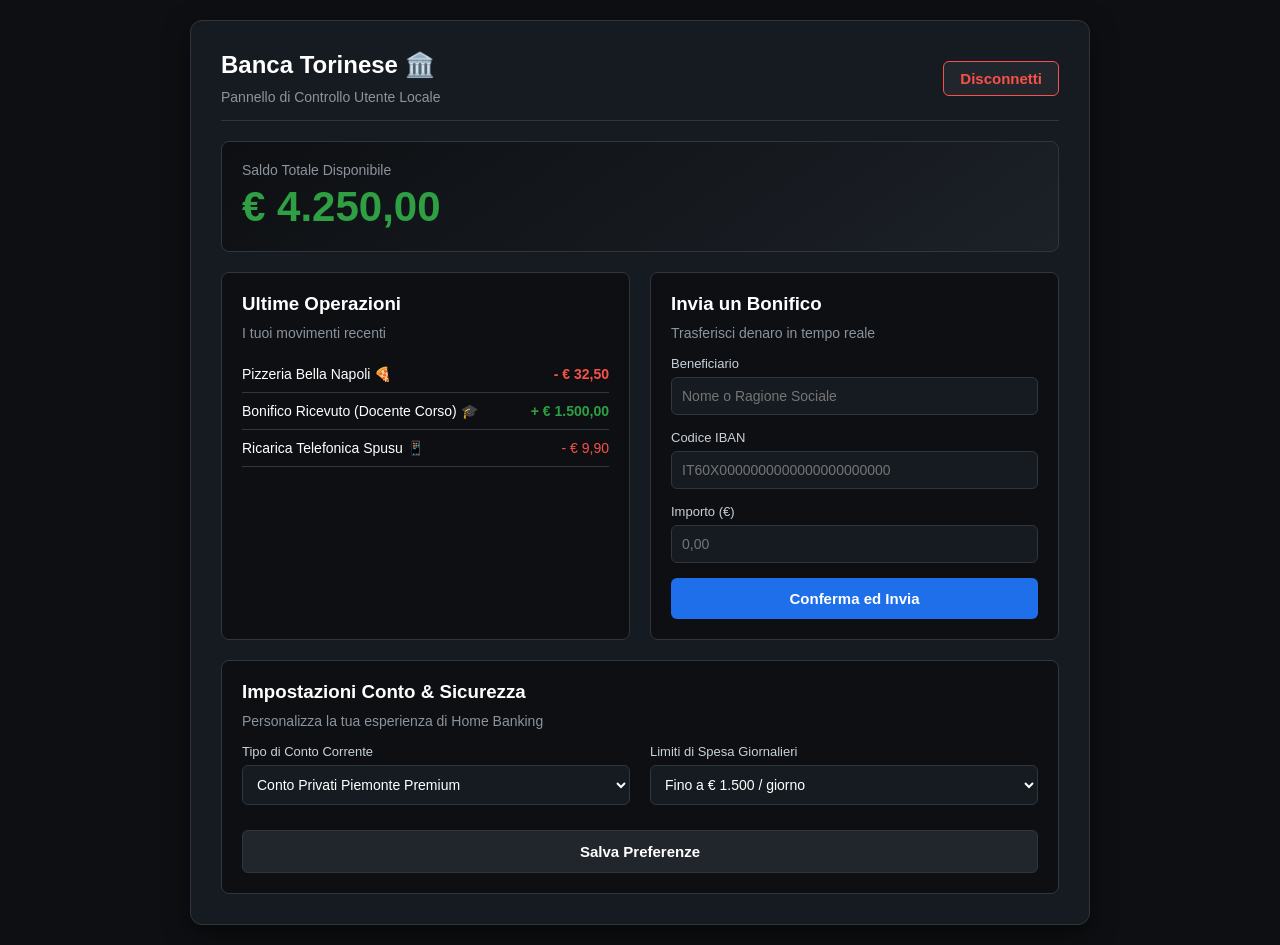
==== dashboard.html @ 9e2f412c "Progetto Banca Torinese pronto" ====
<!DOCTYPE html>
<html lang="it">
<head>
    <meta charset="UTF-8">
    <meta name="viewport" content="width=device-width, initial-scale=1.0">
    <title>Banca Torinese - Home Banking</title>
    <link rel="stylesheet" href="css/style.css">
</head>
<body>
    <div class="dashboard-container">
        <div style="display: flex; justify-content: space-between; align-items: center; border-bottom: 1px solid #30363d; padding-bottom: 15px; margin-bottom: 20px;">
            <div>
                <h2>Banca Torinese 🏛️</h2>
                <p>Pannello di Controllo Utente Locale</p>
            </div>
            <button class="btn-login btn-danger" style="width: auto; padding: 8px 16px;" onclick="location.href='index.html'">Disconnetti</button>
        </div>
        
        <!-- Blocco Superiore: Riepilogo Saldo -->
        <div class="card" style="margin-bottom: 20px; background: linear-gradient(145deg, #0d0f12, #1c2128);">
            <p>Saldo Totale Disponibile</p>
            <h1 style="color: #2ea043; font-size: 42px; margin-top: 5px;">€ 4.250,00</h1>
        </div>

        <!-- Griglia Principale delle Funzionalità dell'App -->
        <div class="dashboard-grid">
            
            <!-- Pannello 1: Ultime Transazioni -->
            <div class="card">
                <h3>Ultime Operazioni</h3>
                <p style="margin-bottom: 15px;">I tuoi movimenti recenti</p>
                <ul>
                    <li>
                        <span>Pizzeria Bella Napoli 🍕</span>
                        <span style="color: #f85149; font-weight: bold;">- € 32,50</span>
                    </li>
                    <li>
                        <span>Bonifico Ricevuto (Docente Corso) 🎓</span>
                        <span style="color: #2ea043; font-weight: bold;">+ € 1.500,00</span>
                    </li>
                    <li>
                        <span>Ricarica Telefonica Spusu 📱</span>
                        <span style="color: #f85149;">- € 9,90</span>
                    </li>
                </ul>
            </div>

            <!-- Pannello 2: Modulo Disposizione Nuovi Bonifici -->
            <div class="card">
                <h3>Invia un Bonifico</h3>
                <p style="margin-bottom: 15px;">Trasferisci denaro in tempo reale</p>
                <form onsubmit="alert('Bonifico inviato con successo!'); return false;">
                    <div class="input-group">
                        <label>Beneficiario</label>
                        <input type="text" placeholder="Nome o Ragione Sociale" required>
                    </div>
                    <div class="input-group">
                        <label>Codice IBAN</label>
                        <input type="text" placeholder="IT60X0000000000000000000000" required>
                    </div>
                    <div class="input-group">
                        <label>Importo (€)</label>
                        <input type="number" step="0.01" placeholder="0,00" required>
                    </div>
                    <button type="submit" class="btn-action">Conferma ed Invia</button>
                </form>
            </div>

            <!-- Pannello 3: Schermata Impostazioni Applicazione -->
            <div class="card" style="grid-column: span 2;">
                <h3>Impostazioni Conto & Sicurezza</h3>
                <p style="margin-bottom: 15px;">Personalizza la tua esperienza di Home Banking</p>
                <div style="display: grid; grid-template-columns: 1fr 1fr; gap: 20px;">
                    <div class="input-group">
                        <label>Tipo di Conto Corrente</label>
                        <select>
                            <option>Conto Privati Piemonte Premium</option>
                            <option>Conto Sviluppatori Fedora Linux</option>
                        </select>
                    </div>
                    <div class="input-group">
                        <label>Limiti di Spesa Giornalieri</label>
                        <select>
                            <option>Fino a € 1.500 / giorno</option>
                            <option>Fino a € 5.000 / giorno</option>
                        </select>
                    </div>
                </div>
                <button class="btn-action" style="background-color: #21262d; border: 1px solid #30363d; margin-top: 10px;" onclick="alert('Impostazioni salvate nel sistema locale!')">Salva Preferenze</button>
            </div>

        </div>
    </div>
</body>
</html>
---- css/style.css ----
* {
    margin: 0;
    padding: 0;
    box-sizing: border-box;
    font-family: 'Segoe UI', Tahoma, Geneva, Verdana, sans-serif;
}

body {
    background-color: #0d0f12;
    color: #ffffff;
    display: flex;
    justify-content: center;
    align-items: center;
    min-height: 100vh;
    padding: 20px;
}

.login-container {
    background-color: #161b22;
    padding: 40px;
    border-radius: 12px;
    box-shadow: 0 8px 24px rgba(0, 0, 0, 0.5);
    width: 100%;
    max-width: 400px;
    text-align: center;
    border: 1px solid #30363d;
}

/* Contenitore più grande per la Dashboard dei conti */
.dashboard-container {
    background-color: #161b22;
    padding: 30px;
    border-radius: 12px;
    box-shadow: 0 8px 24px rgba(0, 0, 0, 0.5);
    width: 100%;
    max-width: 900px;
    border: 1px solid #30363d;
}

.dashboard-grid {
    display: grid;
    grid-template-columns: 1fr 1fr;
    gap: 20px;
    margin-top: 20px;
}

@media (max-width: 768px) {
    .dashboard-grid {
        grid-template-columns: 1fr;
    }
}

.card {
    background-color: #0d0f12;
    padding: 20px;
    border-radius: 8px;
    border: 1px solid #30363d;
}

h2, h3 {
    color: #ffffff;
    margin-bottom: 10px;
}

p {
    color: #8b949e;
    font-size: 14px;
}

.input-group {
    text-align: left;
    margin-bottom: 15px;
}

.input-group label {
    display: block;
    color: #c9d1d9;
    margin-bottom: 6px;
    font-size: 13px;
}

.input-group input, .input-group select {
    width: 100%;
    padding: 10px;
    background-color: #161b22;
    border: 1px solid #30363d;
    border-radius: 6px;
    color: #ffffff;
    font-size: 14px;
}

.input-group input:focus {
    outline: none;
    border-color: #58a6ff;
}

.btn-login, .btn-action {
    width: 100%;
    padding: 12px;
    background-color: #1f6feb;
    color: #ffffff;
    border: none;
    border-radius: 6px;
    font-size: 15px;
    font-weight: 600;
    cursor: pointer;
    transition: background-color 0.3s;
}

.btn-login:hover, .btn-action:hover {
    background-color: #388bfd;
}

.btn-danger {
    background-color: #21262d;
    border: 1px solid #f85149;
    color: #f85149;
}

.btn-danger:hover {
    background-color: #b62324;
    color: white;
}

ul {
    list-style: none;
}

li {
    padding: 10px 0;
    border-bottom: 1px solid #30363d;
    display: flex;
    justify-content: space-between;
    font-size: 14px;
}
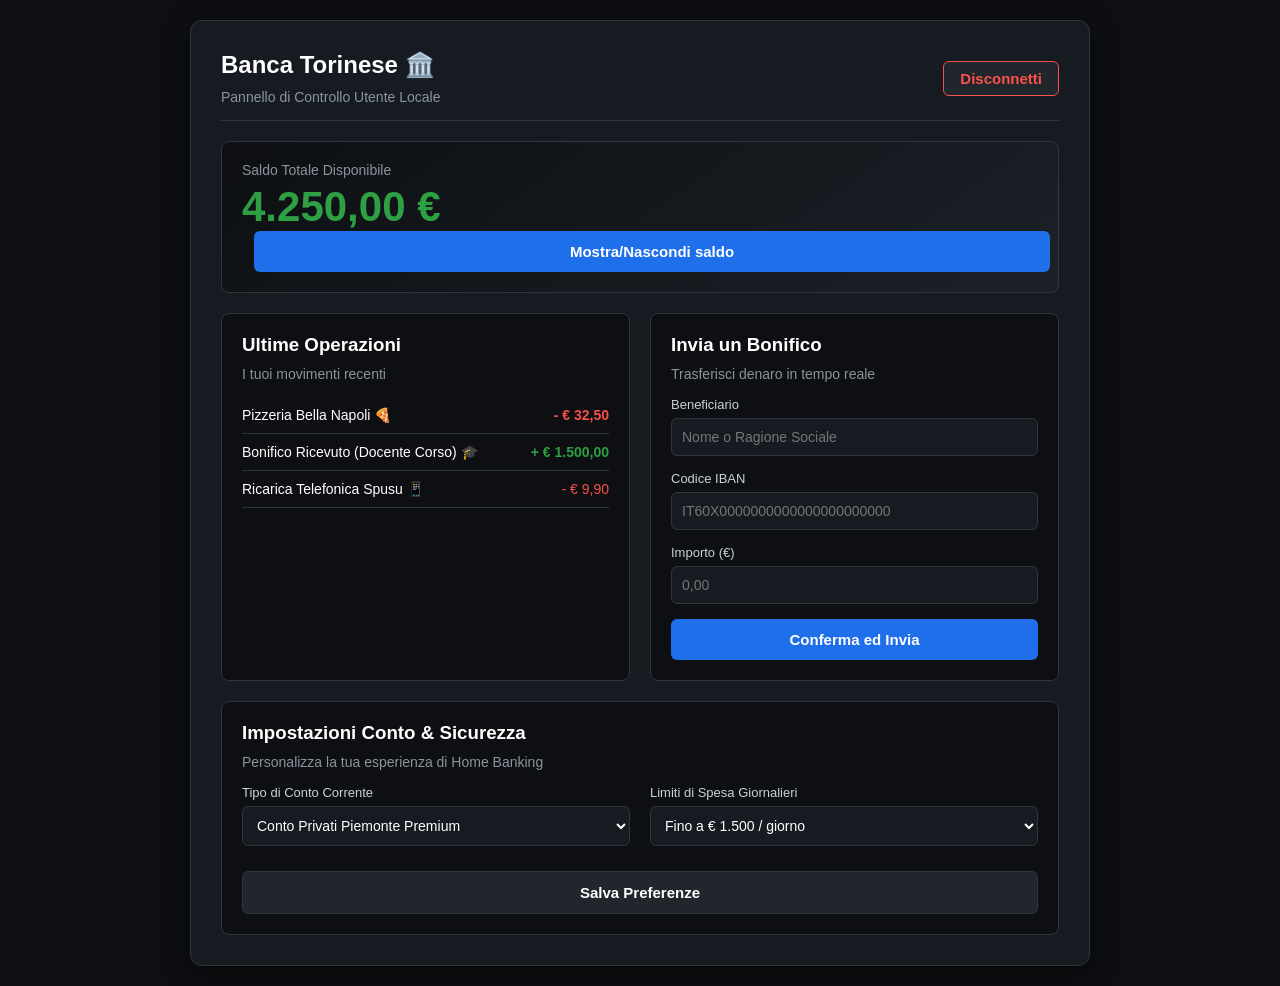
==== commit 016d6fb7: "Sito aggiornato" ====
--- a/dashboard.html
+++ b/dashboard.html
@@ -91,5 +91,169 @@
 
         </div>
     </div>
+
+    <script>
+    (function(){
+      document.addEventListener('DOMContentLoaded', function(){
+        // Trova l'elemento che contiene il saldo (prima H1 con simbolo €)
+        var balanceEl = Array.from(document.querySelectorAll('h1')).find(function(h){
+          return h.textContent.indexOf('€') !== -1;
+        });
+        if(!balanceEl) return;
+
+        // Parse e format helper per stringhe in formato italiano (es. "€ 4.250,00")
+        function parseCurrency(str){
+          if(!str) return 0;
+          var s = String(str).replace(/\s/g,'').replace('€','').trim();
+          s = s.replace(/\./g,'').replace(',','.');
+          var n = parseFloat(s);
+          return isNaN(n) ? 0 : n;
+        }
+        function formatCurrency(n){
+          return n.toLocaleString('it-IT', { style: 'currency', currency: 'EUR' });
+        }
+
+        var balance = parseCurrency(balanceEl.textContent);
+        var masked = false;
+
+        // Crea il pulsante Mostra/Nascondi saldo (non modifica l'HTML originale, inserito via JS)
+        var toggle = document.createElement('button');
+        toggle.type = 'button';
+        toggle.textContent = 'Mostra/Nascondi saldo';
+        toggle.className = 'btn-action';
+        toggle.style.marginLeft = '12px';
+        toggle.setAttribute('aria-pressed', 'false');
+        toggle.addEventListener('click', function(){
+          masked = !masked;
+          toggle.setAttribute('aria-pressed', masked ? 'true' : 'false');
+          renderBalance();
+        });
+
+        // Inserisce il pulsante subito dopo il saldo
+        balanceEl.parentNode.insertBefore(toggle, balanceEl.nextSibling);
+
+        function renderBalance(){
+          if(masked){
+            // Nasconde la cifra sostituendola con ***
+            balanceEl.textContent = '€ ***';
+          } else {
+            balanceEl.textContent = formatCurrency(balance);
+          }
+        }
+
+        renderBalance();
+
+        // Cerca il form del bonifico (card con h3 che contiene "Bonifico")
+        var forms = Array.from(document.querySelectorAll('.card form'));
+        var targetForm = forms.find(function(f){
+          var card = f.closest('.card');
+          return card && card.querySelector('h3') && card.querySelector('h3').textContent.toLowerCase().includes('bonifico');
+        }) || document.querySelector('.card form');
+
+        if(!targetForm) return;
+
+        // Rimuove eventuale onsubmit inline esistente per evitare alert duplicati
+        try{ targetForm.removeAttribute('onsubmit'); }catch(e){}
+
+        var amountInput = targetForm.querySelector('input[type="number"]');
+        var beneficiaryInput = targetForm.querySelectorAll('input')[0];
+
+        targetForm.addEventListener('submit', function(e){
+          e.preventDefault();
+
+          if(!amountInput){
+            alert('Campo importo non trovato.');
+            return;
+          }
+
+          var val = parseFloat(amountInput.value);
+          if(isNaN(val) || val <= 0){
+            alert('Inserisci un importo valido maggiore di 0.');
+            return;
+          }
+
+          var beneficiary = beneficiaryInput && beneficiaryInput.value && beneficiaryInput.value.trim()
+            ? beneficiaryInput.value.trim()
+            : 'Beneficiario';
+
+          // Sottrae l'importo dal saldo e arrotonda a 2 decimali
+          balance = Math.round((balance - val) * 100) / 100;
+
+          // Aggiorna la visualizzazione (rispetta lo stato mascherato)
+          renderBalance();
+
+          // Aggiunge l'operazione all'elenco "Ultime Operazioni"
+          var recentCard = Array.from(document.querySelectorAll('.card')).find(function(card){
+            var heading = card.querySelector('h3');
+            return heading && heading.textContent.toLowerCase().includes('ultime');
+          });
+          var recentList = recentCard ? recentCard.querySelector('ul') : document.querySelector('ul');
+          if(recentList){
+            var now = new Date();
+            var timeStamp = now.toLocaleString('it-IT', {
+              day: '2-digit',
+              month: '2-digit',
+              year: 'numeric',
+              hour: '2-digit',
+              minute: '2-digit'
+            });
+
+            var newItem = document.createElement('li');
+            newItem.style.opacity = '0';
+            newItem.style.transform = 'translateY(-6px)';
+            newItem.style.transition = 'all 0.25s ease';
+
+            var label = document.createElement('span');
+            label.textContent = beneficiary + ' 💸';
+
+            var meta = document.createElement('span');
+            meta.textContent = timeStamp;
+            meta.style.display = 'block';
+            meta.style.fontSize = '11px';
+            meta.style.color = '#8b949e';
+            meta.style.marginTop = '4px';
+
+            var valueWrap = document.createElement('span');
+            valueWrap.style.display = 'flex';
+            valueWrap.style.flexDirection = 'column';
+            valueWrap.style.alignItems = 'flex-end';
+
+            var amount = document.createElement('span');
+            amount.textContent = '- € ' + val.toLocaleString('it-IT', { minimumFractionDigits: 2, maximumFractionDigits: 2 });
+            amount.style.color = '#f85149';
+            amount.style.fontWeight = 'bold';
+
+            valueWrap.appendChild(amount);
+            valueWrap.appendChild(meta);
+
+            var row = document.createElement('div');
+            row.style.display = 'flex';
+            row.style.justifyContent = 'space-between';
+            row.style.alignItems = 'center';
+            row.style.gap = '12px';
+            row.appendChild(label);
+            row.appendChild(valueWrap);
+
+            newItem.appendChild(row);
+            recentList.insertBefore(newItem, recentList.firstChild);
+
+            requestAnimationFrame(function(){
+              newItem.style.opacity = '1';
+              newItem.style.transform = 'translateY(0)';
+            });
+          }
+
+          // Mostra popup di conferma subito dopo l'invio simulato
+          var formattedAmount = val.toLocaleString('it-IT', { minimumFractionDigits: 2, maximumFractionDigits: 2 });
+          alert('Bonifico inviato con successo!\nImporto: € ' + formattedAmount + '\nSaldo aggiornato: ' + formatCurrency(balance));
+
+          // Resetta il form
+          try{ targetForm.reset(); }catch(e){}
+        }, false);
+
+      });
+    })();
+    </script>
+
 </body>
 </html>
